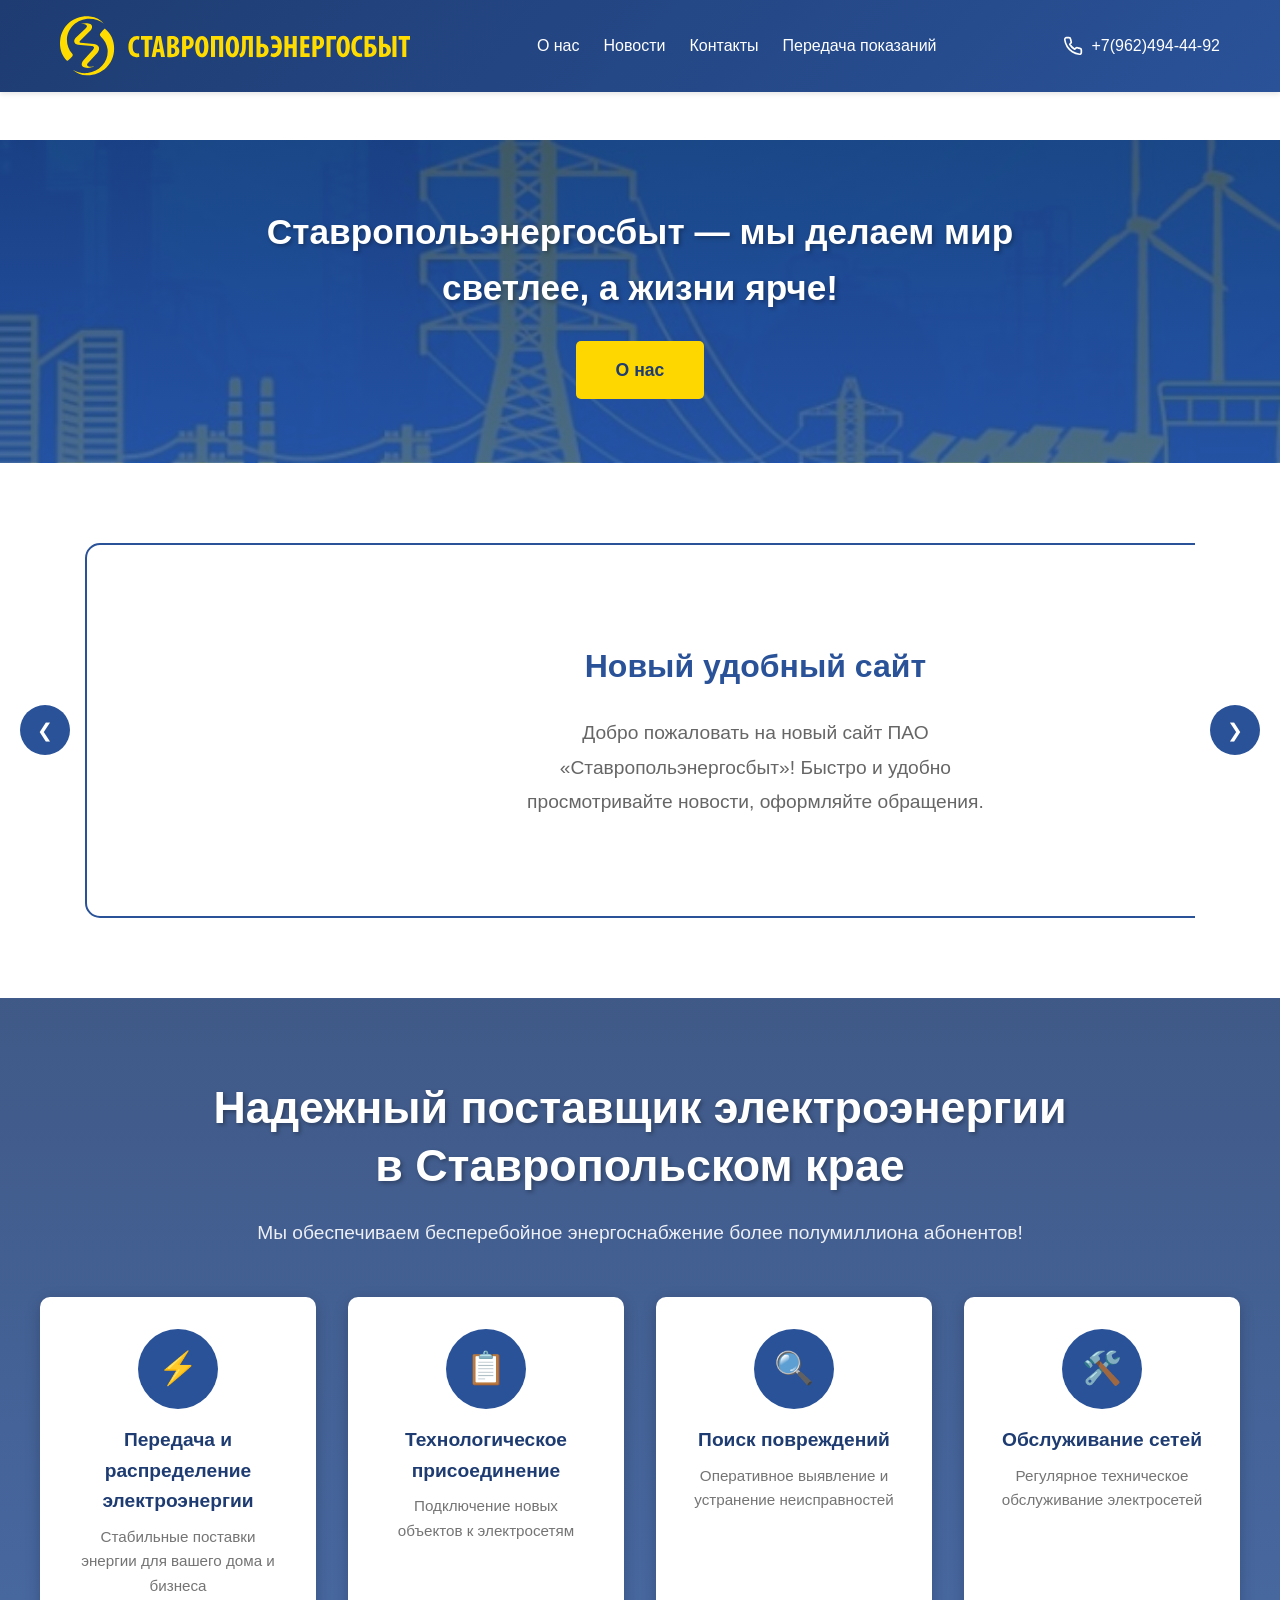
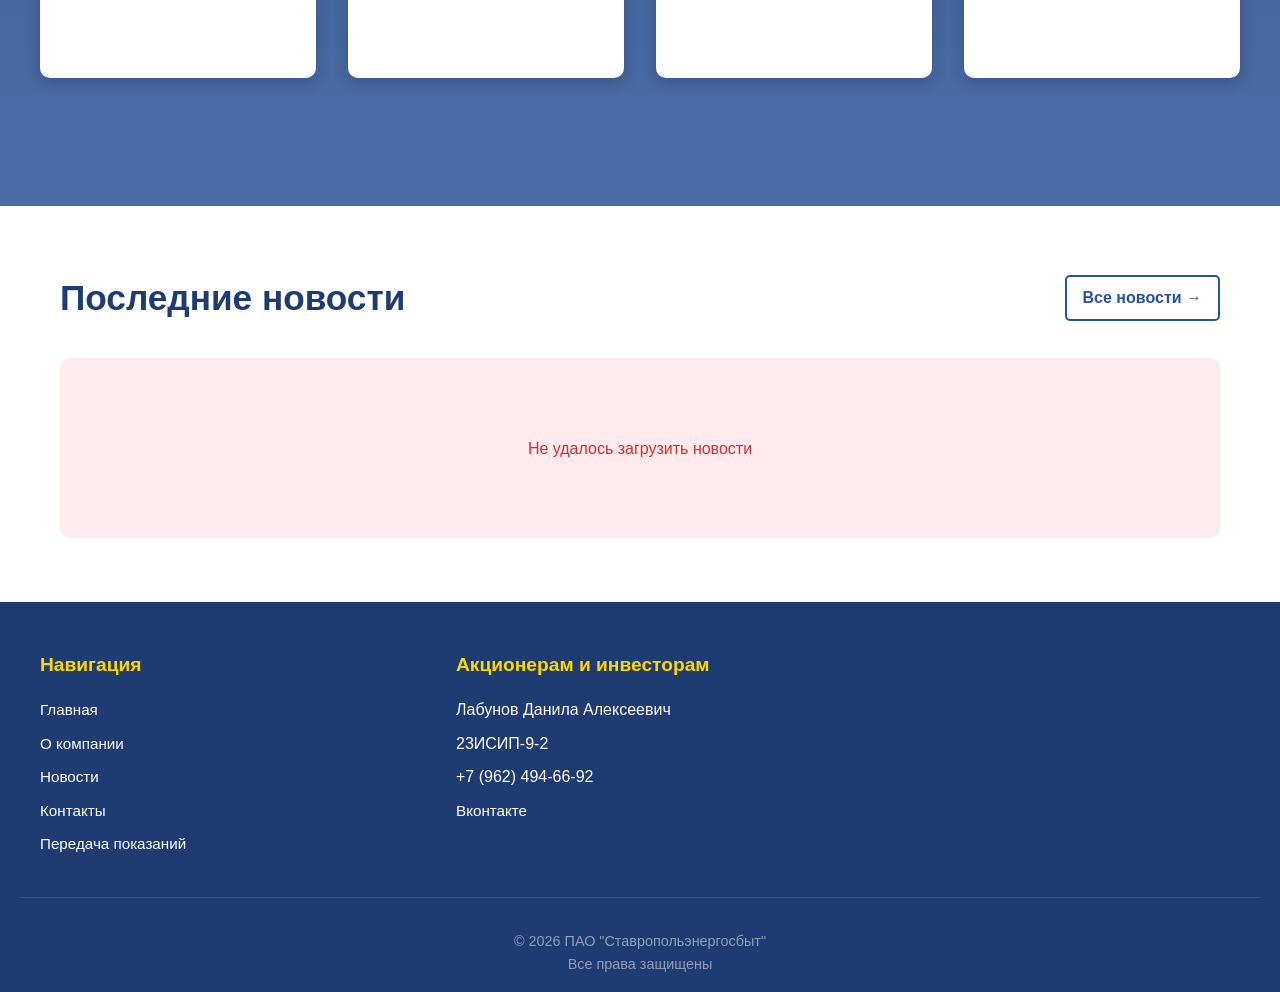
==== index.html @ f219e19b "Initial commit: первый коммит проекта" ====
<!DOCTYPE html>
<html lang="ru">
<head>
    <meta charset="UTF-8">
    <meta name="viewport" content="width=device-width, initial-scale=1.0">
    <link rel="icon" type="image/png" href="img/logo_small.png">
    <title>ПАО "Ставропольэнергосбыт" - Главная</title>
    <link rel="stylesheet" href="style.css">
</head>
<body>
    <header>
        <div class="header-container">
            <a href="index.html" class="logo">
                <img src="logo.svg" alt="Ставропольэнергосбыт" class="logo-icon">
            </a>
            <nav>
                <ul>
                    <li><a href="about.html">О нас</a></li>
                    <li><a href="news.php">Новости</a></li>
                    <li><a href="contacts.html">Контакты</a></li>
                    <li><a href="meter.php">Передача показаний</a></li>
                </ul>
            </nav>
            <div class="phone-link">
                <svg class="phone-icon" xmlns="http://www.w3.org/2000/svg" width="20" height="20" viewBox="0 0 24 24" fill="none" stroke="currentColor" stroke-width="2" stroke-linecap="round" stroke-linejoin="round">
                    <path d="M22 16.92v3a2 2 0 0 1-2.18 2 19.79 19.79 0 0 1-8.63-3.07 19.5 19.5 0 0 1-6-6 19.79 19.79 0 0 1-3.07-8.67A2 2 0 0 1 4.11 2h3a2 2 0 0 1 2 1.72 12.84 12.84 0 0 0 .7 2.81 2 2 0 0 1-.45 2.11L8.09 9.91a16 16 0 0 0 6 6l1.27-1.27a2 2 0 0 1 2.11-.45 12.84 12.84 0 0 0 2.81.7A2 2 0 0 1 22 16.92z"></path>
                </svg>
                <span>+7(962)494-44-92</span>
            </div>
        </div>
    </header>

    <section class="cta-section">
        <h2>Ставропольэнергосбыт — мы делаем мир светлее, а жизни ярче!</h2>
        <a href="about.html" class="cta-button">О нас</a>
    </section>

    <section class="scroller-section">
        <div class="scroller-container">
            <button class="scroller-arrow left" onclick="scrollManual(-1)">&#10094;</button>
            <div class="scroller-wrapper">
                <div class="scroller" id="scroller">
                    <div class="scroller-item">
                        <h3>Новый удобный сайт</h3>
                        <p>Добро пожаловать на новый сайт ПАО «Ставропольэнергосбыт»! Быстро и удобно просмотривайте новости, оформляйте обращения.</p>
                    </div>
                    <div class="scroller-item">
                        <h3>Остерегайтесь мошенников!</h3>
                        <p>Уважаемые абоненты ПАО «Ставропольэнергосбыт», участились случаи мошенничества. Настоятельно рекомендуем быть бдительными и не говорить лишнего.</p>
                    </div>
                    <div class="scroller-item">
                        <h3>Техподдержка 24/7</h3>
                        <p>Наши специалисты всегда на связи. Среднее время ответа — 2 минуты. Решаем любые вопросы по услугам и счетам.</p>
                    </div>
                    <div class="scroller-item">
                        <h3>Объявление</h3>
                        <p>Уважаемые потребители! Напоминаем, что с 01.03.2026 Федеральным законом от 24.06.2025 № 177-ФЗ изменены сроки оплаты коммунальных услуг — с 10 на 15 число месяца, следующего за расчетным.</p>
                    </div>
                    <!-- Дубликаты для бесконечной прокрутки -->
                    <div class="scroller-item">
                        <h3>Новый удобный сайт</h3>
                        <p>Добро пожаловать на новый сайт ПАО «Ставропольэнергосбыт»! Быстро и удобно просмотривайте новости, оформляйте обращения.</p>
                    </div>
                    <div class="scroller-item">
                        <h3>Остерегайтесь мошенников!</h3>
                        <p>Уважаемые абоненты ПАО «Ставропольэнергосбыт», участились случаи мошенничества. Настоятельно рекомендуем быть бдительными и не говорить лишнего.</p>
                    </div>
                    <div class="scroller-item">
                        <h3>Техподдержка 24/7</h3>
                        <p>Наши специалисты всегда на связи. Среднее время ответа — 2 минуты. Решаем любые вопросы по услугам и счетам.</p>
                    </div>
                    <div class="scroller-item">
                        <h3>Объявление</h3>
                        <p>Уважаемые потребители! Напоминаем, что с 01.03.2026 Федеральным законом от 24.06.2025 № 177-ФЗ изменены сроки оплаты коммунальных услуг — с 10 на 15 число месяца, следующего за расчетным.</p>
                    </div>
                </div>
            </div>
            <button class="scroller-arrow right" onclick="scrollManual(1)">&#10095;</button>
        </div>
    </section>

    <section class="hero">
        <h1>Надежный поставщик электроэнергии<br>в Ставропольском крае</h1>
        <p>Мы обеспечиваем бесперебойное энергоснабжение более полумиллиона абонентов!</p>
        
        <div class="services-grid">
            <div class="service-card">
                <div class="service-icon">⚡</div>
                <h3>Передача и распределение электроэнергии</h3>
                <p>Стабильные поставки энергии для вашего дома и бизнеса</p>
            </div>
            <div class="service-card">
                <div class="service-icon">📋</div>
                <h3>Технологическое присоединение</h3>
                <p>Подключение новых объектов к электросетям</p>
            </div>
            <div class="service-card">
                <div class="service-icon">🔍</div>
                <h3>Поиск повреждений</h3>
                <p>Оперативное выявление и устранение неисправностей</p>
            </div>
            <div class="service-card">
                <div class="service-icon">🛠️</div>
                <h3>Обслуживание сетей</h3>
                <p>Регулярное техническое обслуживание электросетей</p>
            </div>
        </div>
    </section>

    <section class="news-section" id="news">
        <div class="section-header">
            <h2>Последние новости</h2>
            <a href="news.php" class="all-news-btn">Все новости →</a>
        </div>
        
        <div class="news-grid" id="newsGrid">
            <div class="loading-news">Загрузка новостей...</div>
        </div>
    </section>

    <footer id="contacts">
        <div class="footer-content">
            <div class="footer-section">
                <h3>Навигация</h3>
                <ul>
                    <li><a href="index.html">Главная</a></li>
                    <li><a href="about.html">О компании</a></li>
                    <li><a href="news.php">Новости</a></li>
                    <li><a href="contacts.html">Контакты</a></li>
                    <li><a href="meter.php">Передача показаний</a></li>
                </ul>
            </div>

            <div class="footer-section">
                <h3>Акционерам и инвесторам</h3>
                <ul>
                    <li>Лабунов Данила Алексеевич</li>
                    <li>23ИСИП-9-2</li>
                    <li>+7 (962) 494-66-92</li>
                    <li><a href="https://vk.com/zhmih26" target="_blank">Вконтакте</a></li>
                </ul>
            </div>
        </div>
        <div class="footer-bottom">
            <p>© 2026 ПАО "Ставропольэнергосбыт"<br>Все права защищены</p>
        </div>
    </footer>

    <script>
        // === СКРОЛЛЕР ===
        let currentIndex = 0;
        const totalItems = 4;
        const scroller = document.getElementById('scroller');
        let autoScrollInterval;
        const scrollIntervalTime = 5000;

        function updateScroll() {
            const itemWidth = scroller.querySelector('.scroller-item').offsetWidth + 4;
            scroller.style.transform = `translateX(-${currentIndex * itemWidth}px)`;
        }

        function scrollManual(direction) {
            currentIndex += direction;
            if (currentIndex >= totalItems) currentIndex = 0;
            else if (currentIndex < 0) currentIndex = totalItems - 1;
            updateScroll();
            resetAutoScroll();
        }

        function autoScroll() {
            currentIndex++;
            if (currentIndex >= totalItems) {
                scroller.style.transition = 'none';
                currentIndex = 0;
                updateScroll();
                setTimeout(() => { scroller.style.transition = 'transform 0.5s ease'; }, 50);
            } else {
                updateScroll();
            }
        }

        function startAutoScroll() {
            autoScrollInterval = setInterval(autoScroll, scrollIntervalTime);
        }

        function resetAutoScroll() {
            clearInterval(autoScrollInterval);
            startAutoScroll();
        }

        const scrollerContainer = document.querySelector('.scroller-wrapper');
        scrollerContainer.addEventListener('mouseenter', () => clearInterval(autoScrollInterval));
        scrollerContainer.addEventListener('mouseleave', () => startAutoScroll());

        window.addEventListener('load', () => {
            updateScroll();
            startAutoScroll();
            loadLatestNews();  // Загружаем новости после загрузки страницы
        });

        window.addEventListener('resize', () => updateScroll());

        // === ЗАГРУЗКА ПОСЛЕДНИХ НОВОСТЕЙ ИЗ БАЗЫ ===
        function loadLatestNews() {
            const newsGrid = document.getElementById('newsGrid');
            
            fetch('api/get_news.php?sort=newest')
                .then(response => {
                    if (!response.ok) throw new Error('HTTP error ' + response.status);
                    return response.json();
                })
                .then(data => {
                    if (data.success && data.data.length > 0) {
                        // Берём только первые 3 новости
                        const latestNews = data.data.slice(0, 3);
                        displayNewsOnMain(latestNews);
                    } else {
                        newsGrid.innerHTML = '<div class="no-news">Новостей пока нет</div>';
                    }
                })
                .catch(error => {
                    console.error('Error loading news:', error);
                    newsGrid.innerHTML = '<div class="error-news">Не удалось загрузить новости</div>';
                });
        }

        function displayNewsOnMain(news) {
            const newsGrid = document.getElementById('newsGrid');
            let html = '';
            
            news.forEach(item => {
                // Форматируем дату: "27 Мар 2026"
                const dateObj = new Date(item.news_date + 'T00:00:00');
                const months = ['Янв', 'Фев', 'Мар', 'Апр', 'Май', 'Июн', 'Июл', 'Авг', 'Сен', 'Окт', 'Ноя', 'Дек'];
                const formattedDate = `${dateObj.getDate()} ${months[dateObj.getMonth()]} ${dateObj.getFullYear()}`;
                
                html += `
                    <a href="news.php" class="news-card-link">
                        <div class="news-card">
                            <div class="news-date">${formattedDate}</div>
                            <div class="news-title">${escapeHtml(item.news_name)}</div>
                        </div>
                    </a>
                `;
            });
            
            newsGrid.innerHTML = html;
        }

        function escapeHtml(text) {
            if (!text) return '';
            const map = { '&': '&amp;', '<': '&lt;', '>': '&gt;', '"': '&quot;', "'": '&#039;' };
            return String(text).replace(/[&<>"']/g, m => map[m]);
        }
    </script>
</body>
</html>
---- style.css ----
* {
    margin: 0;
    padding: 0;
    box-sizing: border-box;
}

body {
    font-family: 'Segoe UI', Tahoma, Geneva, Verdana, sans-serif;
    line-height: 1.6;
    color: #333;
}

header {
    background: linear-gradient(135deg, #1e3c72 0%, #2a5298 100%);
    color: white;
    padding: 1rem 0;
    box-shadow: 0 2px 5px rgba(0,0,0,0.1);
    position: sticky;
    top: 0;
    z-index: 1000;
}

.header-container {
    max-width: 1200px;
    margin: 0 auto;
    padding: 0 20px;
    display: flex;
    justify-content: space-between;
    align-items: center;
    flex-wrap: wrap;
    gap: 1rem;
}

.logo {
    display: flex;
    align-items: center;
    gap: 10px;
    font-size: 1.5rem;
    font-weight: bold;
    text-decoration: none;
    color: white;
    transition: opacity 0.3s;
}

.logo:hover {
    opacity: 0.8;
}

.logo-icon {
    width: 350px;
    height: 60px;
}

nav ul {
    display: flex;
    list-style: none;
    gap: 1.5rem;
    flex-wrap: wrap;
}

nav a {
    color: white;
    text-decoration: none;
    transition: opacity 0.3s;
    font-weight: 500;
    padding: 0.5rem 0;
}

nav a:hover {
    opacity: 0.8;
    text-decoration: underline;
}

.phone-link {
    display: flex;
    align-items: center;
    gap: 8px;
    color: white;
    font-weight: 500;
}

.phone-icon {
    width: 20px;
    height: 20px;
}

.cta-section {
    background: 
        linear-gradient(rgba(30, 60, 114, 0.85), rgba(42, 82, 152, 0.85)),
        url('img/background.jfif');
    background-size: cover;
    background-position: center;
    background-repeat: no-repeat;
    color: white;
    padding: 4rem 20px;
    text-align: center;
    margin-top: 3rem;
}

.cta-section h2 {
    font-size: 2.2rem;
    margin-bottom: 1.5rem;
    max-width: 900px;
    margin-left: auto;
    margin-right: auto;
    color: white;
    text-shadow: 2px 2px 4px rgba(0,0,0,0.3);
}

.cta-button {
    background: #FFD700;
    color: #1e3c72;
    padding: 15px 40px;
    border: none;
    border-radius: 5px;
    font-size: 1.1rem;
    font-weight: bold;
    cursor: pointer;
    transition: transform 0.3s, background 0.3s;
    text-decoration: none;
    display: inline-block;
}

.cta-button:hover {
    transform: scale(1.05);
    background: #ffed4e;
}

.scroller-section {
    padding: 3rem 0;
    overflow: hidden;
    border-radius: 15px;
    margin: 2rem auto;
    max-width: 1500px;
}

.scroller-container {
    max-width: 1500px; 
    margin: 0 auto;
    display: flex;
    align-items: center;
    gap: 15px;
    padding: 0 20px;
    position: relative;
    border-radius: 15px;
}

.scroller-wrapper {
    flex: 1;
    overflow: hidden;
    position: relative;
    width: 100%;
}

.scroller {
    display: flex;
    gap: 4px;
    transition: transform 0.5s ease;
    width: fit-content;
}

.scroller-item {
    width: 53.8%; 
    background: white;
    padding: 4rem 2.5rem;
    border-radius: 15px;
    border: 2px solid #2a5298;
    text-align: center;
    flex-shrink: 0;
    display: flex;
    flex-direction: column;
    justify-content: center;
    align-items: center;
    min-height: 375px; 
}

.scroller-item h3 {
    color: #2a5298;
    margin-bottom: 1.5rem;
    font-size: 2rem;
    font-weight: 700;
}

.scroller-item p {
    color: #666;
    font-size: 1.2rem;
    line-height: 1.8;
    max-width: 500px;
}

.scroller-arrow {
    background: #2a5298;
    color: white;
    border: none;
    width: 50px;
    height: 50px;
    border-radius: 50%;
    cursor: pointer;
    font-size: 1.2rem;
    transition: background 0.3s, transform 0.3s;
    flex-shrink: 0;
    display: flex;
    align-items: center;
    justify-content: center;
    z-index: 10;
}

.scroller-arrow:hover {
    background: #1e3c72;
    transform: scale(1.1);
}

.scroller-arrow:active {
    transform: scale(0.95);
}

.hero {
    background: linear-gradient(rgba(30, 60, 114, 0.85), rgba(42, 82, 152, 0.85)),
                url('hero-bg.jpg');
    background-size: cover;
    background-position: center;
    color: white;
    padding: 5rem 20px;
    text-align: center;
}

.hero h1 {
    font-size: 2.8rem;
    margin-bottom: 1.5rem;
    text-shadow: 2px 2px 4px rgba(0,0,0,0.3);
    line-height: 1.3;
}

.hero p {
    font-size: 1.2rem;
    max-width: 800px;
    margin: 0 auto 3rem;
    opacity: 0.9;
}

.services-grid {
    display: grid;
    grid-template-columns: repeat(auto-fit, minmax(250px, 1fr));
    gap: 2rem;
    max-width: 1200px;
    margin: 3rem auto;
}

.service-card {
    background: white;
    color: #333;
    padding: 2rem;
    border-radius: 10px;
    text-align: center;
    box-shadow: 0 4px 15px rgba(0,0,0,0.2);
    transition: transform 0.3s;
}

.service-card:hover {
    transform: translateY(-5px);
}

.service-icon {
    width: 80px;
    height: 80px;
    margin: 0 auto 1rem;
    background: #2a5298;
    border-radius: 50%;
    display: flex;
    align-items: center;
    justify-content: center;
    color: white;
    font-size: 2rem;
}

.service-card h3 {
    color: #1e3c72;
    margin-bottom: 0.5rem;
    font-size: 1.2rem;
}

.service-card p {
    color: #666;
    font-size: 0.95rem;
}

.news-section {
    padding: 4rem 20px;
    max-width: 1200px;
    margin: 0 auto;
}

.section-header {
    display: flex;
    justify-content: space-between;
    align-items: center;
    margin-bottom: 2rem;
    flex-wrap: wrap;
    gap: 1rem;
}

.section-header h2 {
    font-size: 2.2rem;
    color: #1e3c72;
}

.all-news-btn {
    color: #2a5298;
    text-decoration: none;
    font-weight: 600;
    transition: opacity 0.3s;
    padding: 0.5rem 1rem;
    border: 2px solid #2a5298;
    border-radius: 5px;
}

.all-news-btn:hover {
    opacity: 0.7;
    background: #2a5298;
    color: white;
}

.news-grid {
    display: grid;
    grid-template-columns: repeat(auto-fit, minmax(300px, 1fr));
    gap: 2rem;
}

.news-card {
    background: #f8f9ff;
    padding: 2rem;
    border-radius: 10px;
    border-left: 4px solid #2a5298;
    transition: box-shadow 0.3s, transform 0.3s;
    cursor: pointer;
    height: 180px;
    display: flex;
    flex-direction: column;
    justify-content: flex-start;
    overflow: hidden;
}

.news-card:hover {
    box-shadow: 0 6px 20px rgba(0,0,0,0.15);
    transform: translateY(-3px);
}

.news-date {
    color: #999;
    font-size: 0.9rem;
    margin-bottom: 0.75rem;
    flex-shrink: 0;
}

.news-title {
    color: #1e3c72;
    font-size: 1.1rem;
    font-weight: 600;
    line-height: 1.4;
    display: -webkit-box;
    -webkit-line-clamp: 3;
    -webkit-box-orient: vertical;
    overflow: hidden;
    text-overflow: ellipsis;
}

.news-card-link {
    text-decoration: none;
    color: inherit;
    display: block;
    height: 100%;
}

.loading-news,
.no-news,
.error-news {
    grid-column: 1 / -1;
    text-align: center;
    padding: 2rem;
    color: #666;
    font-size: 1rem;
    min-height: 180px;
    display: flex;
    align-items: center;
    justify-content: center;
}

.error-news {
    color: #d32f2f;
    background: #ffebee;
    border-radius: 10px;
}

.about-section {
    padding: 4rem 20px;
    background: #f5f5f5;
    min-height: calc(100vh - 400px);
}

.about-container {
    max-width: 900px;
    margin: 0 auto;
    background: white;
    padding: 3rem;
    border-radius: 15px;
    box-shadow: 0 4px 15px rgba(0,0,0,0.1);
}

.about-container h1 {
    color: #1e3c72;
    font-size: 2.5rem;
    margin-bottom: 2rem;
    text-align: center;
}

.about-content {
    text-align: left;
    margin-bottom: 2rem;
}

.about-content p {
    color: #333;
    font-size: 1.1rem;
    line-height: 1.8;
    margin-bottom: 1.5rem;
}

.about-content .director {
    margin-top: 2rem;
    padding-top: 2rem;
    border-top: 2px solid #2a5298;
    font-size: 1.2rem;
}

.back-button {
    display: inline-block;
    background: #2a5298;
    color: white;
    padding: 15px 40px;
    border-radius: 5px;
    text-decoration: none;
    font-weight: bold;
    font-size: 1.1rem;
    transition: transform 0.3s, background 0.3s;
    margin: 0 auto;
    display: block;
    width: fit-content;
}

.back-button:hover {
    transform: scale(1.05);
    background: #1e3c72;
}

.news-page-section {
    padding: 4rem 20px;
    background: #f5f5f5;
    min-height: calc(100vh - 400px);
}

.news-page-container {
    max-width: 1000px;
    margin: 0 auto;
}

.news-page-container h1 {
    color: #1e3c72;
    font-size: 2.5rem;
    margin-bottom: 3rem;
    text-align: left;
}

.news-list {
    display: flex;
    flex-direction: column;
    gap: 2rem;
}

.news-item {
    display: flex;
    gap: 2rem;
    background: white;
    padding: 1.5rem;
    border-radius: 10px;
    cursor: pointer;
    transition: box-shadow 0.3s, transform 0.3s;
    align-items: center;
}

.news-item:hover {
    box-shadow: 0 4px 15px rgba(0,0,0,0.1);
    transform: translateX(5px);
}

.news-item-image {
    flex-shrink: 0;
    width: 200px;
    height: 120px;
    border-radius: 10px;
    overflow: hidden;
    background: #2a5298;
    display: flex;
    align-items: center;
    justify-content: center;
}

.news-item-image img {
    width: 100%;
    height: 100%;
    object-fit: cover;
}

.news-item-content {
    flex: 1;
}

.news-item-date {
    color: #999;
    font-size: 0.95rem;
    margin-bottom: 0.5rem;
}

.news-item-title {
    color: #2a5298;
    font-size: 1.2rem;
    font-weight: 600;
    line-height: 1.4;
}

.news-modal {
    display: none;
    position: fixed;
    top: 0;
    left: 0;
    width: 100%;
    height: 100%;
    background: rgba(0,0,0,0.7);
    z-index: 3000;
    justify-content: center;
    align-items: center;
    padding: 20px;
    overflow-y: auto;
}

.news-modal-content {
    background: white;
    max-width: 900px;
    width: 100%;
    max-height: 90vh;
    overflow-y: auto;
    border-radius: 15px;
    padding: 3rem;
    position: relative;
    animation: modalFadeIn 0.3s ease;
}

@keyframes modalFadeIn {
    from {
        opacity: 0;
        transform: translateY(-50px);
    }
    to {
        opacity: 1;
        transform: translateY(0);
    }
}

.news-modal-close {
    position: absolute;
    top: 20px;
    right: 25px;
    font-size: 2.5rem;
    cursor: pointer;
    color: #999;
    transition: color 0.3s;
    line-height: 1;
}

.news-modal-close:hover {
    color: #333;
}

.news-modal-content h2 {
    color: #1e3c72;
    font-size: 2rem;
    margin-bottom: 1rem;
    line-height: 1.3;
}

.modal-date {
    color: #999;
    font-size: 1rem;
    margin-bottom: 2rem;
    padding-bottom: 1rem;
    border-bottom: 2px solid #e0e0e0;
}

.modal-content {
    color: #333;
    font-size: 1.1rem;
    line-height: 1.8;
}

.modal-content p {
    margin-bottom: 1.5rem;
}

.modal-content h3 {
    color: #2a5298;
    font-size: 1.3rem;
    margin: 2rem 0 1rem;
    font-weight: 600;
}

.modal-content strong {
    color: #1e3c72;
    font-weight: 600;
}

.news-filter {
    margin-bottom: 2rem;
    display: flex;
    justify-content: flex-end;
    align-items: center;
}

.news-filter select {
    padding: 0.75rem 1.5rem;
    font-size: 1rem;
    border: 2px solid #2a5298;
    border-radius: 5px;
    background: white;
    color: #333;
    cursor: pointer;
    transition: border-color 0.3s, box-shadow 0.3s;
    outline: none;
}

.news-filter select:hover {
    border-color: #1e3c72;
}

.news-filter select:focus {
    border-color: #1e3c72;
    box-shadow: 0 0 0 3px rgba(42, 82, 152, 0.1);
}

.contacts-page-section {
    padding: 4rem 20px;
    background: #f5f5f5;
    min-height: calc(100vh - 400px);
}

.contacts-page-container {
    max-width: 1200px;
    margin: 0 auto;
}

.contacts-page-container h1 {
    color: #1e3c72;
    font-size: 2.2rem;
    margin-bottom: 2rem;
    text-align: center;
}

.hotline-section {
    background: white;
    padding: 2rem;
    border-radius: 10px;
    margin-bottom: 2rem;
    box-shadow: 0 2px 10px rgba(0,0,0,0.1);
}

.hotline-section h2 {
    color: #333;
    font-size: 1.2rem;
    margin: 1.5rem 0 0.5rem;
    font-weight: 600;
}

.hotline-section h2:first-child {
    margin-top: 0;
}

.phone-big {
    font-size: 1.8rem;
    color: #2a5298;
    font-weight: bold;
    margin: 0.5rem 0;
}

.offices-grid {
    display: grid;
    grid-template-columns: repeat(auto-fit, minmax(350px, 1fr));
    gap: 1.5rem;
    margin-bottom: 2rem;
}

.office-card {
    background: white;
    padding: 1.5rem;
    border-radius: 10px;
    box-shadow: 0 2px 10px rgba(0,0,0,0.1);
}

.office-card.full-width {
    grid-column: 1 / -1;
}

.office-card h3 {
    color: #1e3c72;
    font-size: 1.3rem;
    margin-bottom: 1rem;
    padding-bottom: 0.5rem;
    border-bottom: 2px solid #2a5298;
}

.office-card .address {
    font-weight: 600;
    color: #333;
    margin-bottom: 1rem;
}

.office-card p {
    margin: 0.5rem 0;
    color: #555;
}

.office-card strong {
    color: #2a5298;
}

.section-title {
    color: #1e3c72;
    font-size: 1.8rem;
    margin: 2rem 0 1.5rem;
    text-align: center;
}

.payment-points {
    display: grid;
    grid-template-columns: repeat(auto-fit, minmax(300px, 1fr));
    gap: 1.5rem;
    margin-bottom: 2rem;
}

.payment-card {
    background: white;
    padding: 1.5rem;
    border-radius: 10px;
    box-shadow: 0 2px 10px rgba(0,0,0,0.1);
}

.payment-card .address {
    color: #1e3c72;
    margin-bottom: 1rem;
    font-size: 1.1rem;
}

.payment-card p {
    color: #555;
    margin: 0.3rem 0;
}

.main-office-info {
    background: white;
    padding: 2rem;
    border-radius: 10px;
    margin-bottom: 2rem;
    box-shadow: 0 2px 10px rgba(0,0,0,0.1);
}

.main-office-info h2 {
    color: #1e3c72;
    font-size: 1.8rem;
    margin-bottom: 1.5rem;
    text-align: center;
}

.info-block {
    display: grid;
    grid-template-columns: repeat(auto-fit, minmax(300px, 1fr));
    gap: 1.5rem;
}

.info-item h3 {
    color: #2a5298;
    font-size: 1.1rem;
    margin-bottom: 0.5rem;
}

.info-item p {
    color: #333;
    margin: 0;
}

.info-item a {
    color: #2a5298;
    text-decoration: none;
}

.info-item a:hover {
    text-decoration: underline;
}

.map-section {
    background: white;
    padding: 2rem;
    border-radius: 10px;
    margin-bottom: 2rem;
    box-shadow: 0 2px 10px rgba(0,0,0,0.1);
}

.map-section h2 {
    color: #1e3c72;
    font-size: 1.8rem;
    margin-bottom: 1.5rem;
    text-align: center;
}

.yandex-map-container {
    width: 100%;
    display: flex;
    justify-content: center;
}

.yandex-map-container iframe {
    border-radius: 10px;
    width: 100% !important;
}

.meter-page-section {
    padding: 4rem 20px;
    background: #f5f5f5;
    min-height: calc(100vh - 400px);
}

.meter-page-container {
    max-width: 700px;
    margin: 0 auto;
}

.meter-page-container h1 {
    color: #1e3c72;
    font-size: 2.5rem;
    margin-bottom: 1rem;
    text-align: center;
}

.page-description {
    text-align: center;
    color: #666;
    margin-bottom: 2rem;
    font-size: 1.1rem;
}

.success-message,
.error-message {
    padding: 1rem 1.5rem;
    border-radius: 10px;
    margin-bottom: 2rem;
    text-align: center;
    font-weight: 500;
}

.success-message {
    background: #d4edda;
    color: #155724;
    border: 1px solid #c3e6cb;
}

.error-message {
    background: #f8d7da;
    color: #721c24;
    border: 1px solid #f5c6cb;
}

.meter-form {
    background: white;
    padding: 2.5rem;
    border-radius: 15px;
    box-shadow: 0 4px 15px rgba(0,0,0,0.1);
    margin-bottom: 2rem;
}

.form-group {
    margin-bottom: 1.5rem;
}

.form-group label {
    display: block;
    margin-bottom: 0.5rem;
    font-weight: 600;
    color: #333;
}

.form-group label span {
    color: #d32f2f;
}

.form-group input,
.form-group select,
.form-group textarea {
    width: 100%;
    padding: 0.75rem 1rem;
    border: 2px solid #e0e0e0;
    border-radius: 8px;
    font-size: 1rem;
    transition: border-color 0.3s, box-shadow 0.3s;
    background: #fff;
}

.form-group input:focus,
.form-group select:focus,
.form-group textarea:focus {
    outline: none;
    border-color: #2a5298;
    box-shadow: 0 0 0 3px rgba(42, 82, 152, 0.1);
}

.form-group input:invalid:not(:placeholder-shown) {
    border-color: #d32f2f;
}

.form-group small {
    display: block;
    margin-top: 0.3rem;
    color: #999;
    font-size: 0.85rem;
}

.checkbox-group label {
    display: flex;
    align-items: flex-start;
    gap: 0.5rem;
    cursor: pointer;
    font-weight: normal;
}

.checkbox-group input[type="checkbox"] {
    width: auto;
    margin-top: 0.2rem;
    cursor: pointer;
}

.submit-btn {
    width: 100%;
    background: #2a5298;
    color: white;
    padding: 1rem 2rem;
    border: none;
    border-radius: 8px;
    font-size: 1.1rem;
    font-weight: 600;
    cursor: pointer;
    transition: background 0.3s, transform 0.3s;
}

.submit-btn:hover {
    background: #1e3c72;
    transform: translateY(-2px);
}

.submit-btn:active {
    transform: translateY(0);
}

.meter-info {
    background: white;
    padding: 2rem;
    border-radius: 15px;
    box-shadow: 0 4px 15px rgba(0,0,0,0.1);
}

.meter-info h3 {
    color: #1e3c72;
    margin-bottom: 1rem;
    font-size: 1.3rem;
}

.meter-info ol {
    margin: 1rem 0;
    padding-left: 1.5rem;
    color: #555;
}

.meter-info li {
    margin-bottom: 0.5rem;
}

.meter-info p {
    color: #666;
    margin-top: 1rem;
    font-style: italic;
}

.social-links {
    display: flex;
    gap: 10px;
    margin-top: 1rem;
}

.social-links a {
    width: 40px;
    height: 40px;
    background: rgba(255,255,255,0.1);
    border-radius: 5px;
    display: flex;
    align-items: center;
    justify-content: center;
    transition: background 0.3s;
}

.social-links a:hover {
    background: #FFD700;
    color: #1e3c72;
}

footer {
    background: #1e3c72;
    color: white;
    padding: 3rem 20px 1rem;
}

.footer-content {
    max-width: 1200px;
    margin: 0 auto;
    display: grid;
    grid-template-columns: 1fr 1fr 1fr; 
    gap: 3rem;
    margin-bottom: 2rem;
}

.footer-section h3 {
    margin-bottom: 1rem;
    color: #FFD700;
    font-size: 1.2rem;
    font-weight: 600;
}

.footer-section ul {
    list-style: none;
    padding: 0;
    margin: 0;
}

.footer-section li {
    margin-bottom: 0.5rem;
}

.footer-section a {
    color: white;
    text-decoration: none;
    transition: opacity 0.3s;
    font-size: 0.95rem;
}

.footer-section a:hover {
    opacity: 0.8;
    text-decoration: underline;
}

.footer-copyright {
    text-align: left;
}

.footer-copyright p {
    color: rgba(255,255,255,0.7);
    font-size: 0.9rem;
    line-height: 1.6;
    margin: 0;
}

.footer-bottom {
    text-align: center;
    padding-top: 2rem;
    border-top: 1px solid rgba(255,255,255,0.1);
    color: rgba(255,255,255,0.5);
    font-size: 0.9rem;
}

.loading,
.error,
.no-news {
    text-align: center;
    padding: 3rem;
    color: #666;
    font-size: 1.2rem;
}

.error {
    color: #d32f2f;
    background: #ffebee;
    border-radius: 10px;
    margin: 2rem 0;
}

.no-news {
    background: #f5f5f5;
    border-radius: 10px;
}

/* ==================== ADMIN LOGIN ==================== */
.admin-login-page {
    min-height: 100vh;
    display: flex;
    align-items: center;
    justify-content: center;
    background: linear-gradient(135deg, #1e3c72 0%, #2a5298 100%);
    padding: 20px;
}

.admin-login-container {
    background: white;
    padding: 3rem;
    border-radius: 15px;
    box-shadow: 0 10px 40px rgba(0,0,0,0.3);
    width: 100%;
    max-width: 400px;
}

.admin-login-container h1 {
    color: #1e3c72;
    text-align: center;
    margin-bottom: 2rem;
    font-size: 1.8rem;
}

.admin-login-container .form-group {
    margin-bottom: 1.5rem;
}

.admin-login-container .form-group label {
    display: block;
    margin-bottom: 0.5rem;
    font-weight: 600;
    color: #333;
}

.admin-login-container .form-group input {
    width: 100%;
    padding: 0.75rem 1rem;
    border: 2px solid #e0e0e0;
    border-radius: 8px;
    font-size: 1rem;
    transition: border-color 0.3s;
}

.admin-login-container .form-group input:focus {
    outline: none;
    border-color: #2a5298;
}

.admin-login-container .submit-btn {
    width: 100%;
    background: #2a5298;
    color: white;
    padding: 1rem;
    border: none;
    border-radius: 8px;
    font-size: 1.1rem;
    font-weight: 600;
    cursor: pointer;
    transition: background 0.3s;
}

.admin-login-container .submit-btn:hover {
    background: #1e3c72;
}

.admin-login-container .error-message {
    background: #ffebee;
    color: #d32f2f;
    padding: 1rem;
    border-radius: 8px;
    margin-bottom: 1.5rem;
    text-align: center;
}

.admin-login-container .back-link {
    display: block;
    text-align: center;
    margin-top: 1.5rem;
    color: #666;
    text-decoration: none;
}

.admin-login-container .back-link:hover {
    text-decoration: underline;
}

/* ==================== ADMIN PANEL ==================== */
.admin-panel {
    min-height: calc(100vh - 200px);
    background: #f5f5f5;
    padding: 2rem 20px;
}

.admin-content {
    max-width: 1400px;
    margin: 0 auto;
}

.admin-header {
    background: linear-gradient(135deg, #1e3c72 0%, #2a5298 100%);
    color: white;
    padding: 1rem 2rem;
    display: flex;
    justify-content: space-between;
    align-items: center;
    margin-bottom: 2rem;
    border-radius: 10px;
}

.admin-header h1 {
    font-size: 1.5rem;
    margin: 0;
}

.admin-info {
    display: flex;
    align-items: center;
    gap: 1rem;
}

.logout-btn {
    background: #FFD700;
    color: #1e3c72;
    padding: 0.5rem 1.5rem;
    border-radius: 5px;
    text-decoration: none;
    font-weight: 600;
    transition: background 0.3s;
}

.logout-btn:hover {
    background: #ffed4e;
}

.admin-stats {
    display: grid;
    grid-template-columns: repeat(auto-fit, minmax(200px, 1fr));
    gap: 1.5rem;
    margin-bottom: 2rem;
}

.stat-card {
    background: white;
    padding: 1.5rem;
    border-radius: 10px;
    box-shadow: 0 2px 10px rgba(0,0,0,0.1);
    text-align: center;
    border: 1px solid #e0e0e0;
}

.stat-card .stat-number {
    font-size: 2.5rem;
    font-weight: bold;
    color: #2a5298;
}

.stat-card .stat-label {
    color: #666;
    font-size: 0.95rem;
    margin-top: 0.5rem;
}

.admin-section {
    background: white;
    padding: 2rem;
    border-radius: 10px;
    box-shadow: 0 2px 10px rgba(0,0,0,0.1);
    margin-bottom: 2rem;
    border: 1px solid #e0e0e0;
}

.admin-section h2 {
    color: #1e3c72;
    margin-bottom: 1.5rem;
    padding-bottom: 0.5rem;
    border-bottom: 2px solid #2a5298;
}

.admin-table {
    width: 100%;
    border-collapse: separate;
    border-spacing: 0;
    border: 1px solid #e0e0e0;
    margin-bottom: 20px;
}

.admin-table th,
.admin-table td {
    padding: 12px 10px;
    text-align: left;
    border: 1px solid #e0e0e0;
}

.admin-table th {
    background: #f8f9ff;
    color: #1e3c72;
    font-weight: 600;
}

.admin-table tr:hover {
    background: #f8f9ff;
}

.status-badge {
    padding: 0.25rem 0.75rem;
    border-radius: 20px;
    font-size: 0.85rem;
    font-weight: 600;
}

.status-new {
    background: #e3f2fd;
    color: #1976d2;
}

.status-processed {
    background: #e8f5e9;
    color: #388e3c;
}

.status-rejected {
    background: #ffebee;
    color: #d32f2f;
}

.action-btn {
    padding: 0.5rem 1rem;
    border: none;
    border-radius: 5px;
    cursor: pointer;
    font-size: 0.9rem;
    text-decoration: none;
    display: inline-block;
    margin-right: 0.5rem;
}

.action-btn.delete {
    background: #ffebee;
    color: #d32f2f;
    border: 1px solid #d32f2f;
}

.action-btn.view {
    background: #e3f2fd;
    color: #1976d2;
    border: 1px solid #1976d2;
}

.add-news-btn {
    background: #2a5298;
    color: white;
    padding: 0.75rem 1.5rem;
    border: none;
    border-radius: 8px;
    font-size: 1rem;
    font-weight: 600;
    cursor: pointer;
    margin-bottom: 20px;
}

.add-news-btn:hover {
    background: #1e3c72;
}

.message {
    padding: 1rem;
    border-radius: 8px;
    margin-bottom: 1.5rem;
    text-align: center;
}

.message.success {
    background: #d4edda;
    color: #155724;
}

.message.error {
    background: #f8d7da;
    color: #721c24;
}

.tabs {
    display: flex;
    gap: 1rem;
    margin-bottom: 1.5rem;
    flex-wrap: wrap;
}

.tab-btn {
    padding: 0.75rem 1.5rem;
    border: 1px solid #2a5298;
    border-radius: 8px;
    background: white;
    color: #2a5298;
    cursor: pointer;
    font-weight: 600;
    transition: background 0.3s, color 0.3s;
}

.tab-btn.active {
    background: #2a5298;
    color: white;
}

.tab-btn:hover:not(.active) {
    background: #e3f2fd;
}

.tab-content {
    display: none;
}

.tab-content.active {
    display: block;
}

.modal {
    display: none;
    position: fixed;
    top: 0;
    left: 0;
    width: 100%;
    height: 100%;
    background: rgba(0,0,0,0.5);
    z-index: 3000;
    justify-content: center;
    align-items: center;
    padding: 20px;
}

.modal.active {
    display: flex;
}

.modal-content {
    background: white;
    padding: 2rem;
    border-radius: 15px;
    width: 100%;
    max-width: 600px;
    max-height: 90vh;
    overflow-y: auto;
}

.modal-content h2 {
    color: #1e3c72;
    margin-bottom: 1.5rem;
}

.modal-content .form-group {
    margin-bottom: 1.5rem;
}

.modal-content .form-group label {
    display: block;
    margin-bottom: 0.5rem;
    font-weight: 600;
    color: #333;
}

.modal-content .form-group input,
.modal-content .form-group textarea {
    width: 100%;
    padding: 0.75rem;
    border: 2px solid #e0e0e0;
    border-radius: 8px;
    font-size: 1rem;
    font-family: inherit;
}

.modal-content .form-group textarea {
    min-height: 150px;
    resize: vertical;
}

.modal-buttons {
    display: flex;
    gap: 1rem;
    justify-content: flex-end;
    margin-top: 2rem;
}

.modal-btn {
    padding: 0.75rem 2rem;
    border: none;
    border-radius: 8px;
    font-size: 1rem;
    font-weight: 600;
    cursor: pointer;
}

.modal-btn.cancel {
    background: #e0e0e0;
    color: #333;
}

.modal-btn.cancel:hover {
    background: #d0d0d0;
}

.modal-btn.publish {
    background: #2a5298;
    color: white;
}

.modal-btn.publish:hover {
    background: #1e3c72;
}

.modal-close {
    position: absolute;
    top: 15px;
    right: 20px;
    font-size: 1.5rem;
    cursor: pointer;
    color: #999;
}

.modal-close:hover {
    color: #333;
}

/* ==================== ADMIN RESPONSIVE ==================== */
@media (max-width: 768px) {
    .admin-login-container {
        padding: 2rem 1.5rem;
    }
    
    .admin-panel {
        padding: 1rem;
    }
    
    .admin-header {
        flex-direction: column;
        gap: 1rem;
        text-align: center;
    }
    
    .admin-stats {
        grid-template-columns: 1fr;
    }
    
    .admin-table {
        font-size: 0.85rem;
    }
    
    .admin-table th,
    .admin-table td {
        padding: 8px 6px;
    }
    
    .tabs {
        flex-direction: column;
    }
    
    .tab-btn {
        width: 100%;
        text-align: center;
    }
    
    .modal-buttons {
        flex-direction: column;
    }
    
    .modal-btn {
        width: 100%;
    }
    
    .admin-info {
        flex-direction: column;
        gap: 0.5rem;
    }
}

@media (max-width: 768px) {
    .header-container {
        flex-direction: column;
        text-align: center;
    }

    nav ul {
        flex-direction: column;
        gap: 0.5rem;
    }

    .hero h1 {
        font-size: 1.8rem;
    }

    .hero p {
        font-size: 1rem;
    }

    .section-header {
        flex-direction: column;
        text-align: center;
    }

    .services-grid {
        grid-template-columns: 1fr;
    }

    .cta-section h2 {
        font-size: 1.5rem;
    }

    .scroller-container {
        flex-direction: column;
        gap: 15px;
    }

    .scroller-arrow {
        width: 40px;
        height: 40px;
    }

    .scroller-item {
        padding: 3rem 1.5rem;
        min-height: 300px;
    }

    .scroller-item h3 {
        font-size: 1.5rem;
    }

    .scroller-item p {
        font-size: 1rem;
    }

    .about-container {
        padding: 2rem;
    }

    .about-container h1 {
        font-size: 1.8rem;
    }

    .about-content p {
        font-size: 1rem;
    }

    .news-item {
        flex-direction: column;
        gap: 1rem;
    }

    .news-item-image {
        width: 100%;
        height: 150px;
    }

    .news-page-container h1 {
        font-size: 1.8rem;
    }

    .news-modal-content {
        padding: 2rem;
    }

    .news-modal-content h2 {
        font-size: 1.5rem;
    }

    .modal-content {
        font-size: 1rem;
    }

    .news-filter {
        justify-content: flex-start;
    }
    
    .news-filter select {
        width: 100%;
    }

    .contacts-page-container h1 {
        font-size: 1.5rem;
    }

    .phone-big {
        font-size: 1.4rem;
    }

    .offices-grid {
        grid-template-columns: 1fr;
    }

    .payment-points {
        grid-template-columns: 1fr;
    }

    .info-block {
        grid-template-columns: 1fr;
    }

    .yandex-map-container iframe {
        height: 300px !important;
    }

    .meter-page-container h1 {
        font-size: 1.8rem;
    }

    .meter-form {
        padding: 1.5rem;
    }

    .form-group input,
    .form-group select,
    .form-group textarea {
        font-size: 1rem;
    }

    .news-grid {
        grid-template-columns: 1fr;
    }
    
    .news-card {
        height: 160px;
    }
    
    .news-title {
        -webkit-line-clamp: 2;
    }

    .footer-content {
        grid-template-columns: 1fr; 
        gap: 2rem;
        text-align: center;
    }
    
    .footer-copyright {
        text-align: center;
    }
}
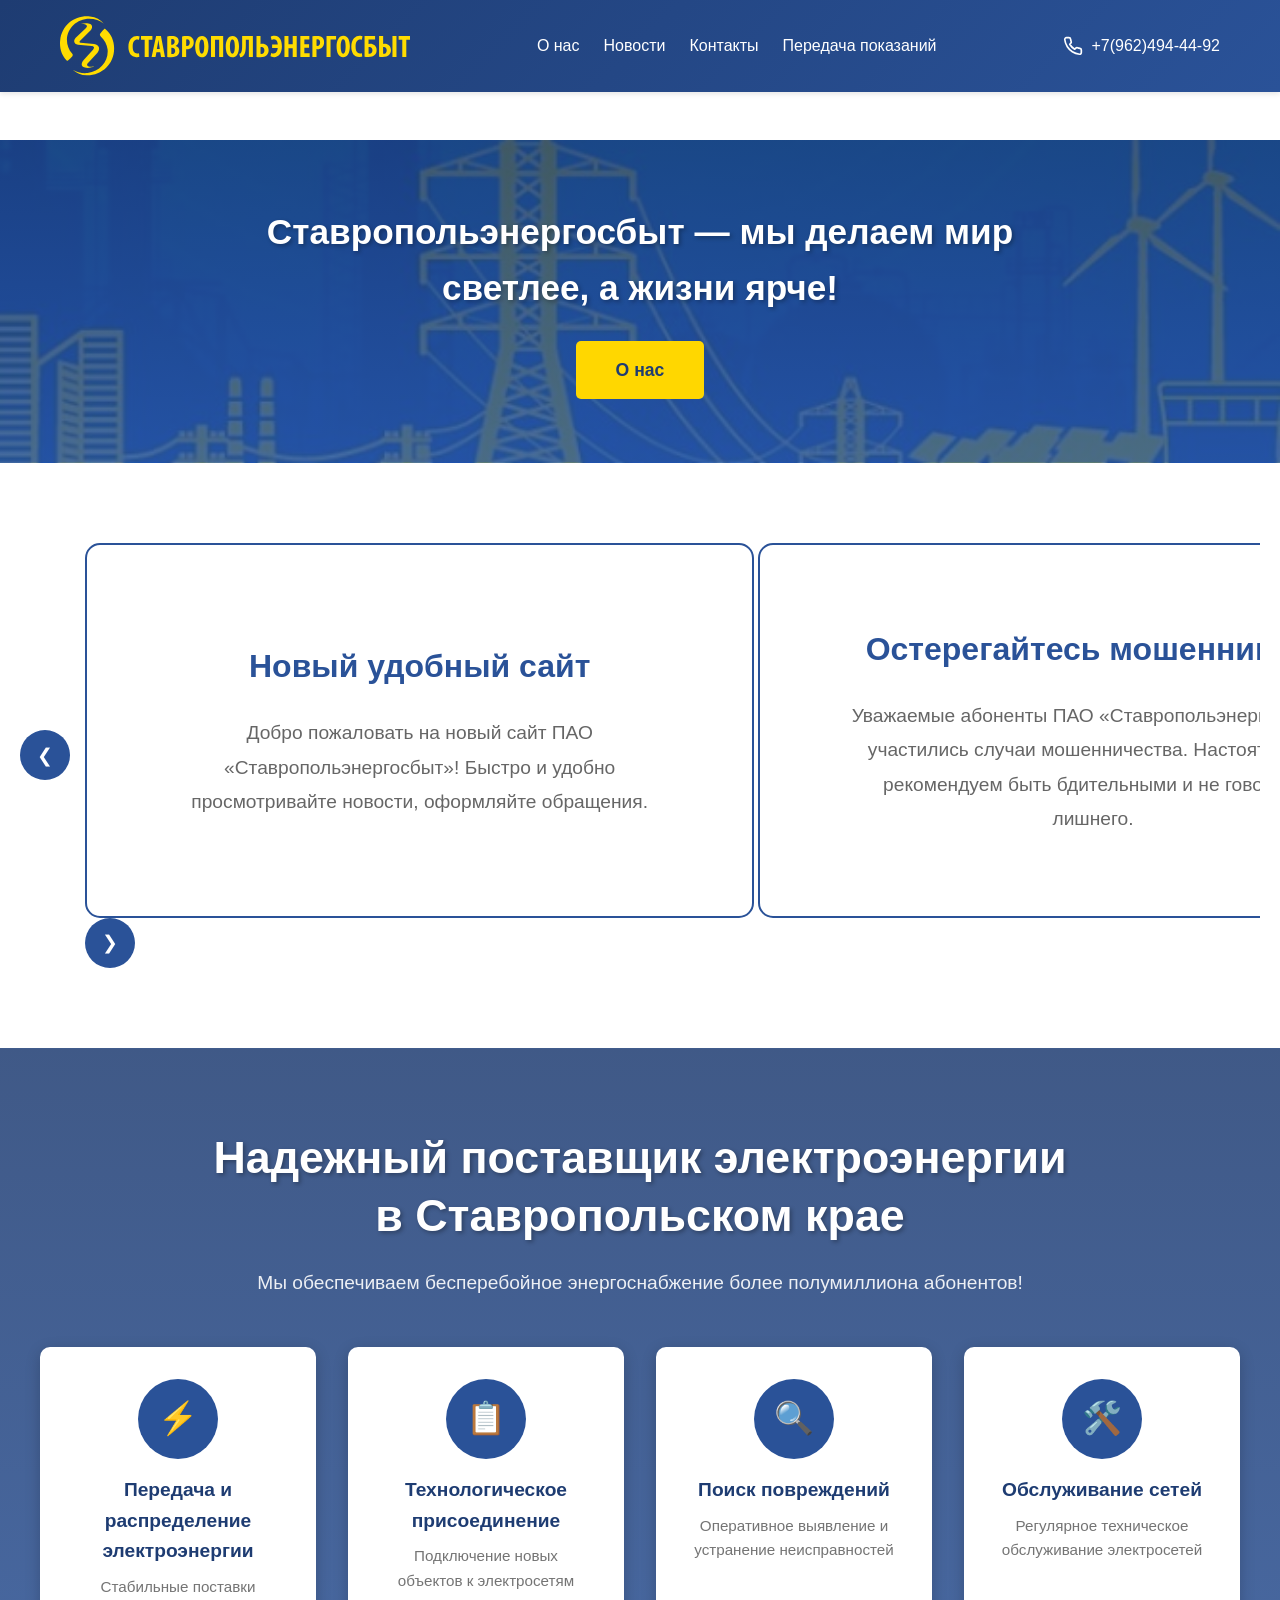
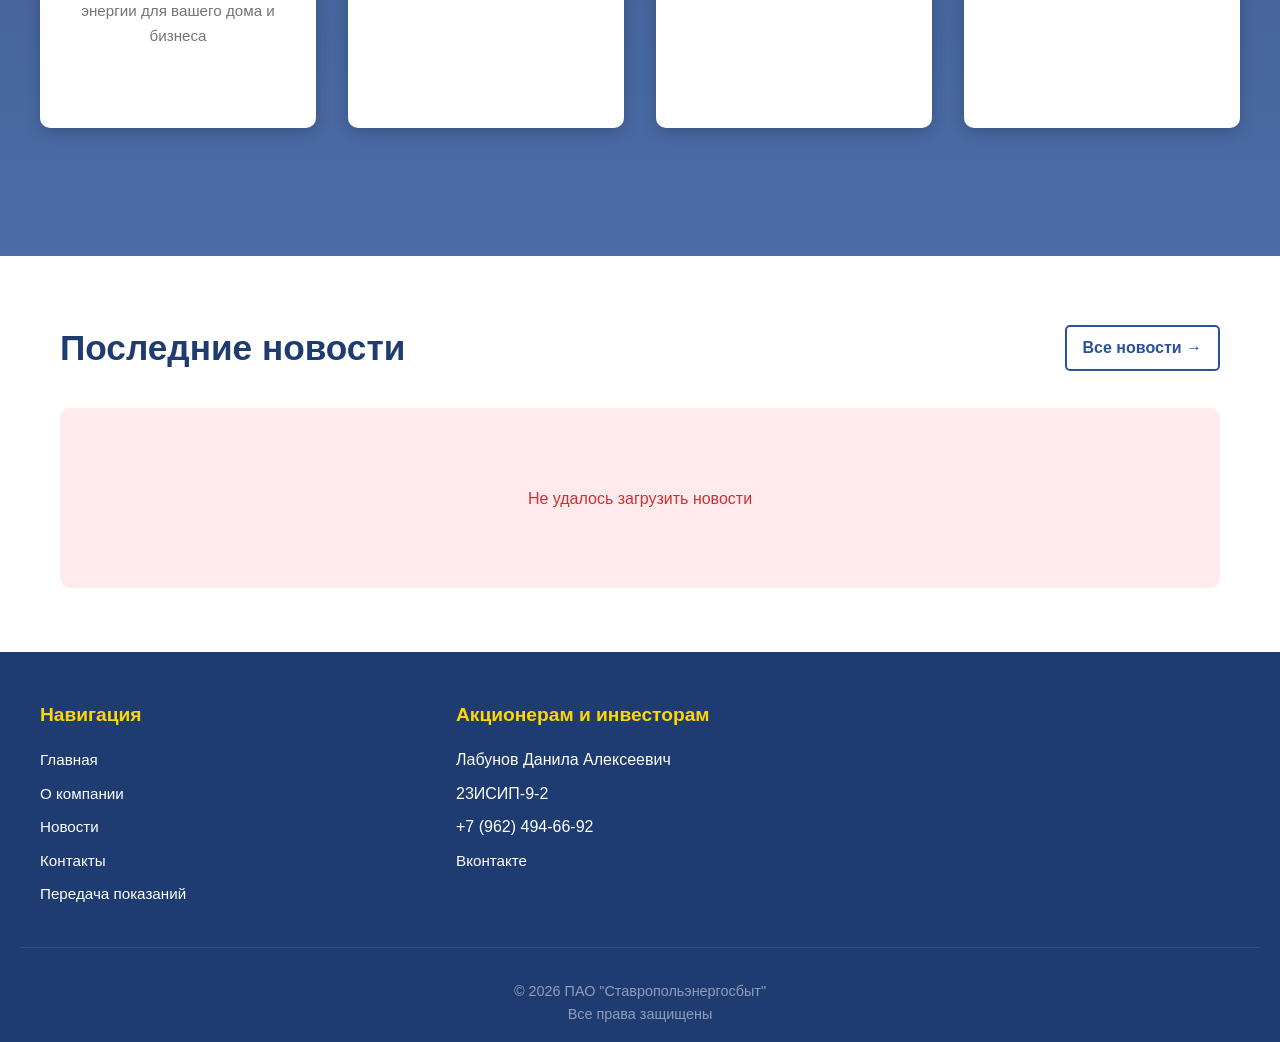
==== commit cc95668a: "Исправлена ошибка валидации номера телефона" ====
--- a/index.html
+++ b/index.html
@@ -56,24 +56,6 @@
                         <h3>Объявление</h3>
                         <p>Уважаемые потребители! Напоминаем, что с 01.03.2026 Федеральным законом от 24.06.2025 № 177-ФЗ изменены сроки оплаты коммунальных услуг — с 10 на 15 число месяца, следующего за расчетным.</p>
                     </div>
-                    <!-- Дубликаты для бесконечной прокрутки -->
-                    <div class="scroller-item">
-                        <h3>Новый удобный сайт</h3>
-                        <p>Добро пожаловать на новый сайт ПАО «Ставропольэнергосбыт»! Быстро и удобно просмотривайте новости, оформляйте обращения.</p>
-                    </div>
-                    <div class="scroller-item">
-                        <h3>Остерегайтесь мошенников!</h3>
-                        <p>Уважаемые абоненты ПАО «Ставропольэнергосбыт», участились случаи мошенничества. Настоятельно рекомендуем быть бдительными и не говорить лишнего.</p>
-                    </div>
-                    <div class="scroller-item">
-                        <h3>Техподдержка 24/7</h3>
-                        <p>Наши специалисты всегда на связи. Среднее время ответа — 2 минуты. Решаем любые вопросы по услугам и счетам.</p>
-                    </div>
-                    <div class="scroller-item">
-                        <h3>Объявление</h3>
-                        <p>Уважаемые потребители! Напоминаем, что с 01.03.2026 Федеральным законом от 24.06.2025 № 177-ФЗ изменены сроки оплаты коммунальных услуг — с 10 на 15 число месяца, следующего за расчетным.</p>
-                    </div>
-                </div>
             </div>
             <button class="scroller-arrow right" onclick="scrollManual(1)">&#10095;</button>
         </div>
@@ -147,7 +129,6 @@
     </footer>
 
     <script>
-        // === СКРОЛЛЕР ===
         let currentIndex = 0;
         const totalItems = 4;
         const scroller = document.getElementById('scroller');
@@ -195,12 +176,11 @@
         window.addEventListener('load', () => {
             updateScroll();
             startAutoScroll();
-            loadLatestNews();  // Загружаем новости после загрузки страницы
+            loadLatestNews();  
         });
 
         window.addEventListener('resize', () => updateScroll());
 
-        // === ЗАГРУЗКА ПОСЛЕДНИХ НОВОСТЕЙ ИЗ БАЗЫ ===
         function loadLatestNews() {
             const newsGrid = document.getElementById('newsGrid');
             
@@ -211,7 +191,6 @@
                 })
                 .then(data => {
                     if (data.success && data.data.length > 0) {
-                        // Берём только первые 3 новости
                         const latestNews = data.data.slice(0, 3);
                         displayNewsOnMain(latestNews);
                     } else {
@@ -229,7 +208,6 @@
             let html = '';
             
             news.forEach(item => {
-                // Форматируем дату: "27 Мар 2026"
                 const dateObj = new Date(item.news_date + 'T00:00:00');
                 const months = ['Янв', 'Фев', 'Мар', 'Апр', 'Май', 'Июн', 'Июл', 'Авг', 'Сен', 'Окт', 'Ноя', 'Дек'];
                 const formattedDate = `${dateObj.getDate()} ${months[dateObj.getMonth()]} ${dateObj.getFullYear()}`;
--- a/style.css
+++ b/style.css
@@ -1100,7 +1100,6 @@
     border-radius: 10px;
 }
 
-/* ==================== ADMIN LOGIN ==================== */
 .admin-login-page {
     min-height: 100vh;
     display: flex;
@@ -1189,7 +1188,6 @@
     text-decoration: underline;
 }
 
-/* ==================== ADMIN PANEL ==================== */
 .admin-panel {
     min-height: calc(100vh - 200px);
     background: #f5f5f5;
@@ -1525,216 +1523,232 @@
     color: #333;
 }
 
-/* ==================== ADMIN RESPONSIVE ==================== */
 @media (max-width: 768px) {
-    .admin-login-container {
-        padding: 2rem 1.5rem;
-    }
+.admin-login-container {
+    padding: 2rem 1.5rem;
+}
     
-    .admin-panel {
-        padding: 1rem;
-    }
+.admin-panel {
+    padding: 1rem;
+}
     
-    .admin-header {
-        flex-direction: column;
-        gap: 1rem;
-        text-align: center;
-    }
+.admin-header {
+    flex-direction: column;
+    gap: 1rem;
+    text-align: center;
+}
     
-    .admin-stats {
-        grid-template-columns: 1fr;
-    }
+.admin-stats {
+    grid-template-columns: 1fr;
+}
     
-    .admin-table {
-        font-size: 0.85rem;
-    }
+.admin-table {
+    font-size: 0.85rem;
+}
+  
+.admin-table th,
+.admin-table td {
+    padding: 8px 6px;
+}
     
-    .admin-table th,
-    .admin-table td {
-        padding: 8px 6px;
-    }
+.tabs {
+    flex-direction: column;
+}
     
-    .tabs {
-        flex-direction: column;
-    }
+.tab-btn {
+    width: 100%;
+    text-align: center;
+}
     
-    .tab-btn {
-        width: 100%;
-        text-align: center;
-    }
+.modal-buttons {
+    flex-direction: column;
+}
     
-    .modal-buttons {
-        flex-direction: column;
-    }
+.modal-btn {
+    width: 100%;
+}
     
-    .modal-btn {
-        width: 100%;
-    }
+.admin-info {
+    flex-direction: column;
+    gap: 0.5rem;
+}
+
+
+@media (max-width: 768px) {
+.header-container {
+    flex-direction: column;
+    text-align: center;
+}
+
+nav ul {
+    flex-direction: column;
+    gap: 0.5rem;
+}
+
+.hero h1 {
+    font-size: 1.8rem;
+}
+
+.hero p {
+    font-size: 1rem;
+}
+
+.section-header {
+    flex-direction: column;
+    text-align: center;
+}
+
+.services-grid {
+    grid-template-columns: 1fr;
+}
+
+.cta-section h2 {
+    font-size: 1.5rem;
+}
+
+.scroller-container {
+    flex-direction: column;
+    gap: 15px;
+}
+
+.scroller-arrow {
+    width: 40px;
+    height: 40px;
+}
+
+.scroller-item {
+    padding: 3rem 1.5rem;
+    min-height: 300px;
+}
+
+.scroller-item h3 {
+    font-size: 1.5rem;
+}
+
+.scroller-item p {
+    font-size: 1rem;
+}
+
+.about-container {
+    padding: 2rem;
+}
+
+.about-container h1 {
+    font-size: 1.8rem;
+}
+
+.about-content p {
+    font-size: 1rem;
+}
+
+.news-item {
+    flex-direction: column;
+    gap: 1rem;
+}
+
+.news-item-image {
+    width: 100%;
+    height: 150px;
+}
+
+.news-page-container h1 {
+    font-size: 1.8rem;
+}
+
+.news-modal-content {
+    padding: 2rem;
+}
+
+.news-modal-content h2 {
+    font-size: 1.5rem;
+}
+
+.modal-content {
+    font-size: 1rem;
+}
+
+.news-filter {
+    justify-content: flex-start;
+}
     
-    .admin-info {
-        flex-direction: column;
-        gap: 0.5rem;
-    }
-}
-
-@media (max-width: 768px) {
-    .header-container {
-        flex-direction: column;
-        text-align: center;
-    }
-
-    nav ul {
-        flex-direction: column;
-        gap: 0.5rem;
-    }
-
-    .hero h1 {
-        font-size: 1.8rem;
-    }
-
-    .hero p {
-        font-size: 1rem;
-    }
-
-    .section-header {
-        flex-direction: column;
-        text-align: center;
-    }
-
-    .services-grid {
-        grid-template-columns: 1fr;
-    }
-
-    .cta-section h2 {
-        font-size: 1.5rem;
-    }
-
-    .scroller-container {
-        flex-direction: column;
-        gap: 15px;
-    }
-
-    .scroller-arrow {
-        width: 40px;
-        height: 40px;
-    }
-
-    .scroller-item {
-        padding: 3rem 1.5rem;
-        min-height: 300px;
-    }
-
-    .scroller-item h3 {
-        font-size: 1.5rem;
-    }
-
-    .scroller-item p {
-        font-size: 1rem;
-    }
-
-    .about-container {
-        padding: 2rem;
-    }
-
-    .about-container h1 {
-        font-size: 1.8rem;
-    }
-
-    .about-content p {
-        font-size: 1rem;
-    }
-
-    .news-item {
-        flex-direction: column;
-        gap: 1rem;
-    }
-
-    .news-item-image {
-        width: 100%;
-        height: 150px;
-    }
-
-    .news-page-container h1 {
-        font-size: 1.8rem;
-    }
-
-    .news-modal-content {
-        padding: 2rem;
-    }
-
-    .news-modal-content h2 {
-        font-size: 1.5rem;
-    }
-
-    .modal-content {
-        font-size: 1rem;
-    }
-
-    .news-filter {
-        justify-content: flex-start;
-    }
+.news-filter select {
+    width: 100%;
+}
+
+.contacts-page-container h1 {
+    font-size: 1.5rem;
+}
+
+.phone-big {
+    font-size: 1.4rem;
+}
+
+.offices-grid {
+    grid-template-columns: 1fr;
+}
+
+.payment-points {
+    grid-template-columns: 1fr;
+}
+
+.info-block {
+    grid-template-columns: 1fr;
+}
+
+.yandex-map-container iframe {
+    height: 300px !important;
+}
+
+.meter-page-container h1 {
+    font-size: 1.8rem;
+}
+
+.meter-form {
+    padding: 1.5rem;
+}
+
+.form-group input,
+.form-group select,
+.form-group textarea {
+    font-size: 1rem;
+}
+
+.news-grid {
+    grid-template-columns: 1fr;
+}
     
-    .news-filter select {
-        width: 100%;
-    }
-
-    .contacts-page-container h1 {
-        font-size: 1.5rem;
-    }
-
-    .phone-big {
-        font-size: 1.4rem;
-    }
-
-    .offices-grid {
-        grid-template-columns: 1fr;
-    }
-
-    .payment-points {
-        grid-template-columns: 1fr;
-    }
-
-    .info-block {
-        grid-template-columns: 1fr;
-    }
-
-    .yandex-map-container iframe {
-        height: 300px !important;
-    }
-
-    .meter-page-container h1 {
-        font-size: 1.8rem;
-    }
-
-    .meter-form {
-        padding: 1.5rem;
-    }
-
-    .form-group input,
-    .form-group select,
-    .form-group textarea {
-        font-size: 1rem;
-    }
-
-    .news-grid {
-        grid-template-columns: 1fr;
-    }
+.news-card {
+    height: 160px;
+}
     
-    .news-card {
-        height: 160px;
-    }
+.news-title {
+    -webkit-line-clamp: 2;
+}
+
+.footer-content {
+    grid-template-columns: 1fr; 
+    gap: 2rem;
+    text-align: center;
+}
     
-    .news-title {
-        -webkit-line-clamp: 2;
-    }
-
-    .footer-content {
-        grid-template-columns: 1fr; 
-        gap: 2rem;
-        text-align: center;
-    }
-    
-    .footer-copyright {
-        text-align: center;
-    }
+.footer-copyright {
+    text-align: center;
+}
+
+
+.add-news-btn {
+    background: #2a5298;
+	color: white;
+    padding: 0.75rem 1.5rem;
+    border: none;
+    border-radius: 8px;
+    font-size: 1rem;
+    font-weight: 600;
+    cursor: pointer;
+    margin-bottom: 20px;
+    transition: background 0.3s;
+}
+
+.add-news-btn:hover {
+    background: #1e3c72;
 }
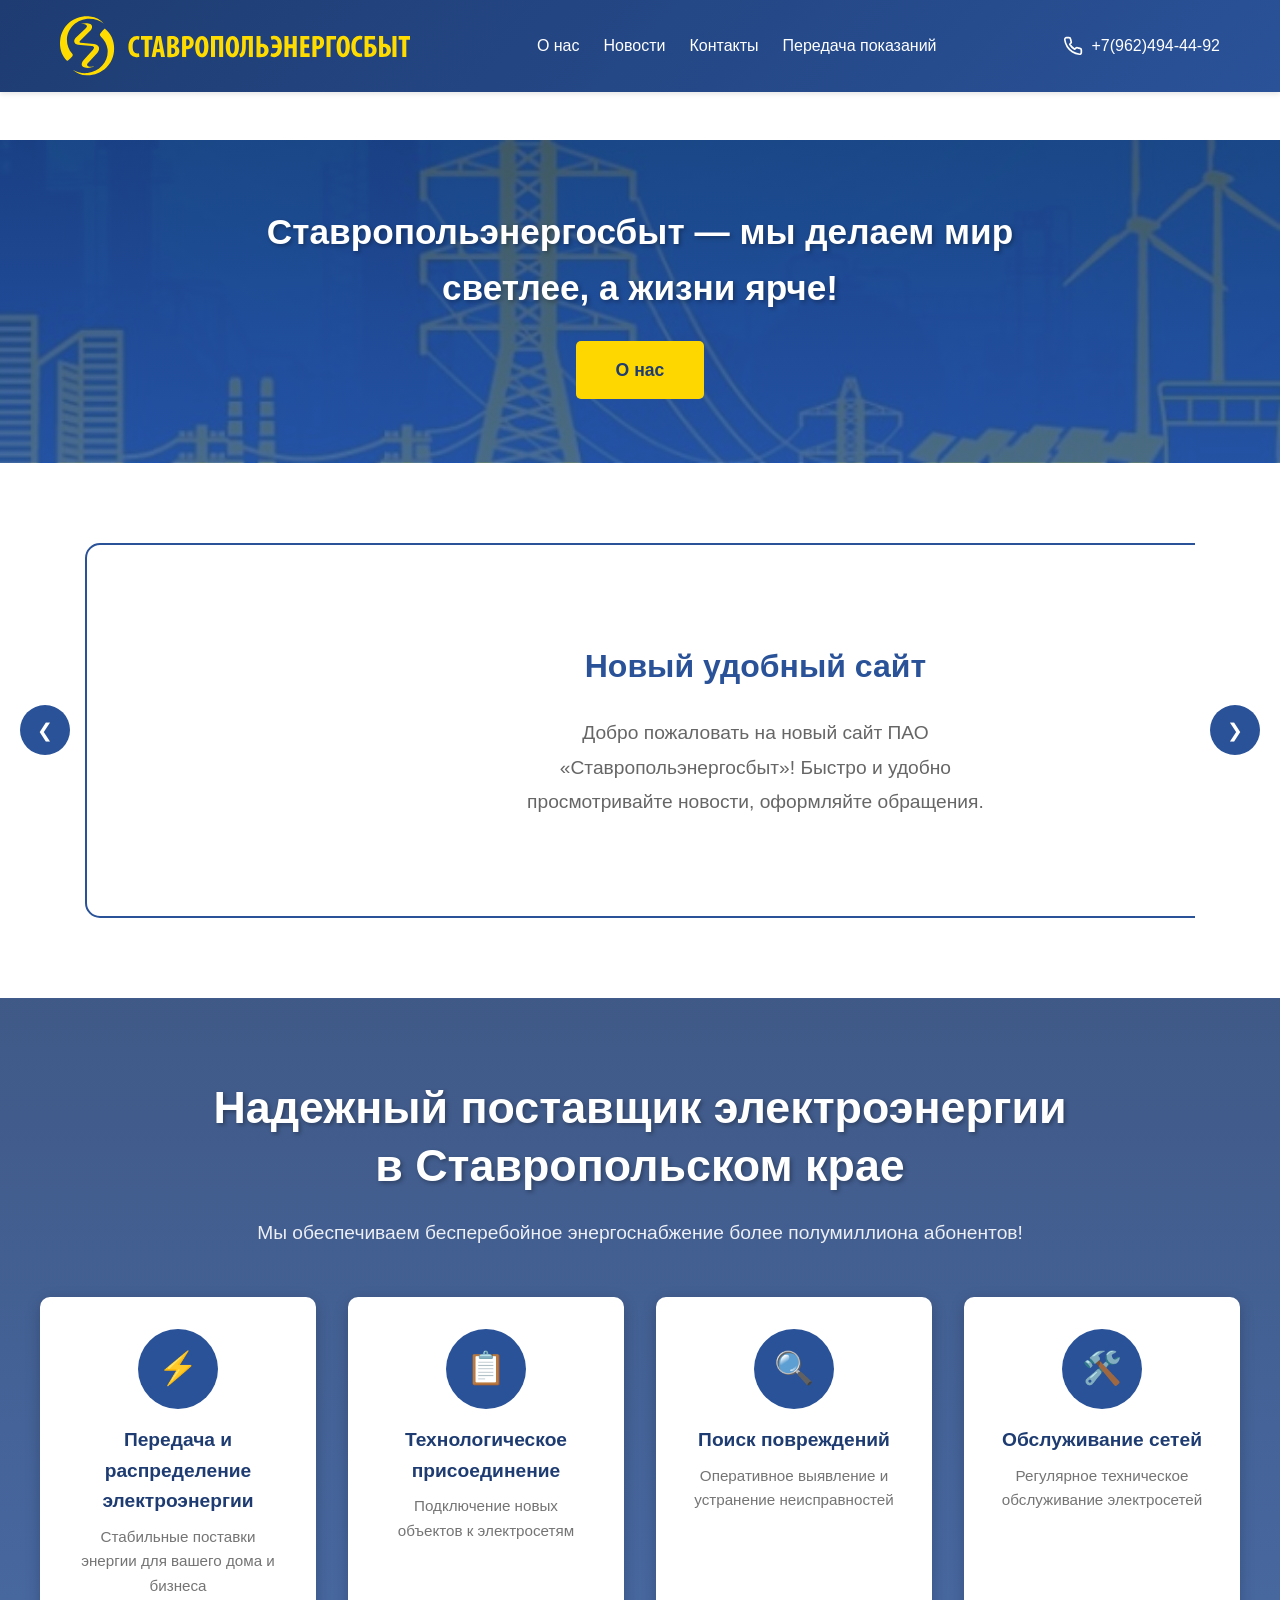
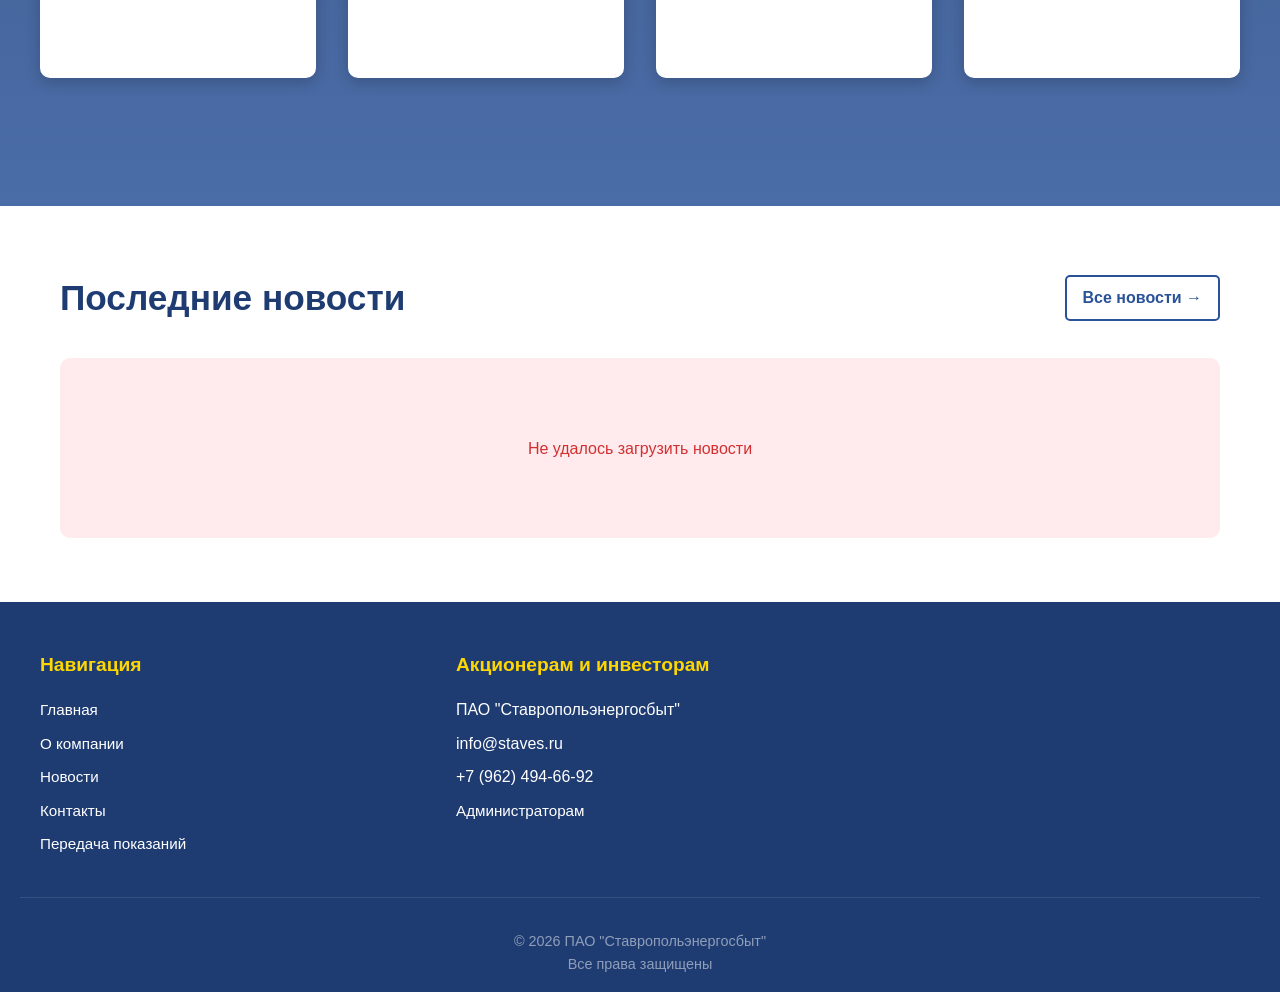
==== commit d5d4a818: "Исправлен интерфейс сайта, ошибки в панели администратора" ====
--- a/index.html
+++ b/index.html
@@ -35,31 +35,50 @@
         <a href="about.html" class="cta-button">О нас</a>
     </section>
 
-    <section class="scroller-section">
-        <div class="scroller-container">
-            <button class="scroller-arrow left" onclick="scrollManual(-1)">&#10094;</button>
-            <div class="scroller-wrapper">
-                <div class="scroller" id="scroller">
-                    <div class="scroller-item">
-                        <h3>Новый удобный сайт</h3>
-                        <p>Добро пожаловать на новый сайт ПАО «Ставропольэнергосбыт»! Быстро и удобно просмотривайте новости, оформляйте обращения.</p>
-                    </div>
-                    <div class="scroller-item">
-                        <h3>Остерегайтесь мошенников!</h3>
-                        <p>Уважаемые абоненты ПАО «Ставропольэнергосбыт», участились случаи мошенничества. Настоятельно рекомендуем быть бдительными и не говорить лишнего.</p>
-                    </div>
-                    <div class="scroller-item">
-                        <h3>Техподдержка 24/7</h3>
-                        <p>Наши специалисты всегда на связи. Среднее время ответа — 2 минуты. Решаем любые вопросы по услугам и счетам.</p>
-                    </div>
-                    <div class="scroller-item">
-                        <h3>Объявление</h3>
-                        <p>Уважаемые потребители! Напоминаем, что с 01.03.2026 Федеральным законом от 24.06.2025 № 177-ФЗ изменены сроки оплаты коммунальных услуг — с 10 на 15 число месяца, следующего за расчетным.</p>
-                    </div>
-            </div>
-            <button class="scroller-arrow right" onclick="scrollManual(1)">&#10095;</button>
-        </div>
-    </section>
+   <section class="scroller-section">
+    <div class="scroller-container">
+        <button class="scroller-arrow left" onclick="scrollManual(-1)">&#10094;</button>
+        
+        <div class="scroller-wrapper">
+            <div class="scroller" id="scroller">
+                <div class="scroller-item">
+                    <h3>Новый удобный сайт</h3>
+                    <p>Добро пожаловать на новый сайт ПАО «Ставропольэнергосбыт»! Быстро и удобно просмотривайте новости, оформляйте обращения.</p>
+                </div>
+                <div class="scroller-item">
+                    <h3>Остерегайтесь мошенников!</h3>
+                    <p>Уважаемые абоненты ПАО «Ставропольэнергосбыт», участились случаи мошенничества. Настоятельно рекомендуем быть бдительными и не говорить лишнего.</p>
+                </div>
+                <div class="scroller-item">
+                    <h3>Техподдержка 24/7</h3>
+                    <p>Наши специалисты всегда на связи. Среднее время ответа — 2 минуты. Решаем любые вопросы по услугам и счетам.</p>
+                </div>
+                <div class="scroller-item">
+                    <h3>Объявление</h3>
+                    <p>Уважаемые потребители! Напоминаем, что с 01.03.2026 Федеральным законом от 24.06.2025 № 177-ФЗ изменены сроки оплаты коммунальных услуг — с 10 на 15 число месяца, следующего за расчетным.</p>
+                </div>
+                <div class="scroller-item">
+                    <h3>Новый удобный сайт</h3>
+                    <p>Добро пожаловать на новый сайт ПАО «Ставропольэнергосбыт»! Быстро и удобно просмотривайте новости, оформляйте обращения.</p>
+                </div>
+                <div class="scroller-item">
+                    <h3>Остерегайтесь мошенников!</h3>
+                    <p>Уважаемые абоненты ПАО «Ставропольэнергосбыт», участились случаи мошенничества. Настоятельно рекомендуем быть бдительными и не говорить лишнего.</p>
+                </div>
+                <div class="scroller-item">
+                    <h3>Техподдержка 24/7</h3>
+                    <p>Наши специалисты всегда на связи. Среднее время ответа — 2 минуты. Решаем любые вопросы по услугам и счетам.</p>
+                </div>
+                <div class="scroller-item">
+                    <h3>Объявление</h3>
+                    <p>Уважаемые потребители! Напоминаем, что с 01.03.2026 Федеральным законом от 24.06.2025 № 177-ФЗ изменены сроки оплаты коммунальных услуг — с 10 на 15 число месяца, следующего за расчетным.</p>
+                </div>
+            </div> 
+        </div> 
+        
+        <button class="scroller-arrow right" onclick="scrollManual(1)">&#10095;</button>
+    </div>
+</section>
 
     <section class="hero">
         <h1>Надежный поставщик электроэнергии<br>в Ставропольском крае</h1>
@@ -116,10 +135,10 @@
             <div class="footer-section">
                 <h3>Акционерам и инвесторам</h3>
                 <ul>
-                    <li>Лабунов Данила Алексеевич</li>
-                    <li>23ИСИП-9-2</li>
+                    <li>ПАО "Ставропольэнергосбыт"</li>
+                    <li> info@staves.ru</li>
                     <li>+7 (962) 494-66-92</li>
-                    <li><a href="https://vk.com/zhmih26" target="_blank">Вконтакте</a></li>
+                    <li><a href="https://stavropolstaves.infinityfree.me/admin-panel.php" target="_blank">Администраторам</a></li>
                 </ul>
             </div>
         </div>
--- a/style.css
+++ b/style.css
@@ -135,10 +135,11 @@
 }
 
 .scroller-container {
-    max-width: 1500px; 
+    max-width: 1500px;
     margin: 0 auto;
     display: flex;
     align-items: center;
+    justify-content: space-between;
     gap: 15px;
     padding: 0 20px;
     position: relative;
@@ -149,7 +150,6 @@
     flex: 1;
     overflow: hidden;
     position: relative;
-    width: 100%;
 }
 
 .scroller {
@@ -160,7 +160,7 @@
 }
 
 .scroller-item {
-    width: 53.8%; 
+    width: 53.8%;
     background: white;
     padding: 4rem 2.5rem;
     border-radius: 15px;
@@ -171,7 +171,7 @@
     flex-direction: column;
     justify-content: center;
     align-items: center;
-    min-height: 375px; 
+    min-height: 375px;
 }
 
 .scroller-item h3 {
@@ -1026,7 +1026,7 @@
     max-width: 1200px;
     margin: 0 auto;
     display: grid;
-    grid-template-columns: 1fr 1fr 1fr; 
+    grid-template-columns: 1fr 1fr 1fr;
     gap: 3rem;
     margin-bottom: 2rem;
 }
@@ -1100,6 +1100,7 @@
     border-radius: 10px;
 }
 
+/* ==================== ADMIN LOGIN ==================== */
 .admin-login-page {
     min-height: 100vh;
     display: flex;
@@ -1188,6 +1189,7 @@
     text-decoration: underline;
 }
 
+/* ==================== ADMIN PANEL ==================== */
 .admin-panel {
     min-height: calc(100vh - 200px);
     background: #f5f5f5;
@@ -1359,6 +1361,7 @@
     font-weight: 600;
     cursor: pointer;
     margin-bottom: 20px;
+    transition: background 0.3s;
 }
 
 .add-news-btn:hover {
@@ -1521,234 +1524,4 @@
 
 .modal-close:hover {
     color: #333;
-}
-
-@media (max-width: 768px) {
-.admin-login-container {
-    padding: 2rem 1.5rem;
-}
-    
-.admin-panel {
-    padding: 1rem;
-}
-    
-.admin-header {
-    flex-direction: column;
-    gap: 1rem;
-    text-align: center;
-}
-    
-.admin-stats {
-    grid-template-columns: 1fr;
-}
-    
-.admin-table {
-    font-size: 0.85rem;
-}
-  
-.admin-table th,
-.admin-table td {
-    padding: 8px 6px;
-}
-    
-.tabs {
-    flex-direction: column;
-}
-    
-.tab-btn {
-    width: 100%;
-    text-align: center;
-}
-    
-.modal-buttons {
-    flex-direction: column;
-}
-    
-.modal-btn {
-    width: 100%;
-}
-    
-.admin-info {
-    flex-direction: column;
-    gap: 0.5rem;
-}
-
-
-@media (max-width: 768px) {
-.header-container {
-    flex-direction: column;
-    text-align: center;
-}
-
-nav ul {
-    flex-direction: column;
-    gap: 0.5rem;
-}
-
-.hero h1 {
-    font-size: 1.8rem;
-}
-
-.hero p {
-    font-size: 1rem;
-}
-
-.section-header {
-    flex-direction: column;
-    text-align: center;
-}
-
-.services-grid {
-    grid-template-columns: 1fr;
-}
-
-.cta-section h2 {
-    font-size: 1.5rem;
-}
-
-.scroller-container {
-    flex-direction: column;
-    gap: 15px;
-}
-
-.scroller-arrow {
-    width: 40px;
-    height: 40px;
-}
-
-.scroller-item {
-    padding: 3rem 1.5rem;
-    min-height: 300px;
-}
-
-.scroller-item h3 {
-    font-size: 1.5rem;
-}
-
-.scroller-item p {
-    font-size: 1rem;
-}
-
-.about-container {
-    padding: 2rem;
-}
-
-.about-container h1 {
-    font-size: 1.8rem;
-}
-
-.about-content p {
-    font-size: 1rem;
-}
-
-.news-item {
-    flex-direction: column;
-    gap: 1rem;
-}
-
-.news-item-image {
-    width: 100%;
-    height: 150px;
-}
-
-.news-page-container h1 {
-    font-size: 1.8rem;
-}
-
-.news-modal-content {
-    padding: 2rem;
-}
-
-.news-modal-content h2 {
-    font-size: 1.5rem;
-}
-
-.modal-content {
-    font-size: 1rem;
-}
-
-.news-filter {
-    justify-content: flex-start;
-}
-    
-.news-filter select {
-    width: 100%;
-}
-
-.contacts-page-container h1 {
-    font-size: 1.5rem;
-}
-
-.phone-big {
-    font-size: 1.4rem;
-}
-
-.offices-grid {
-    grid-template-columns: 1fr;
-}
-
-.payment-points {
-    grid-template-columns: 1fr;
-}
-
-.info-block {
-    grid-template-columns: 1fr;
-}
-
-.yandex-map-container iframe {
-    height: 300px !important;
-}
-
-.meter-page-container h1 {
-    font-size: 1.8rem;
-}
-
-.meter-form {
-    padding: 1.5rem;
-}
-
-.form-group input,
-.form-group select,
-.form-group textarea {
-    font-size: 1rem;
-}
-
-.news-grid {
-    grid-template-columns: 1fr;
-}
-    
-.news-card {
-    height: 160px;
-}
-    
-.news-title {
-    -webkit-line-clamp: 2;
-}
-
-.footer-content {
-    grid-template-columns: 1fr; 
-    gap: 2rem;
-    text-align: center;
-}
-    
-.footer-copyright {
-    text-align: center;
-}
-
-
-.add-news-btn {
-    background: #2a5298;
-	color: white;
-    padding: 0.75rem 1.5rem;
-    border: none;
-    border-radius: 8px;
-    font-size: 1rem;
-    font-weight: 600;
-    cursor: pointer;
-    margin-bottom: 20px;
-    transition: background 0.3s;
-}
-
-.add-news-btn:hover {
-    background: #1e3c72;
 }
